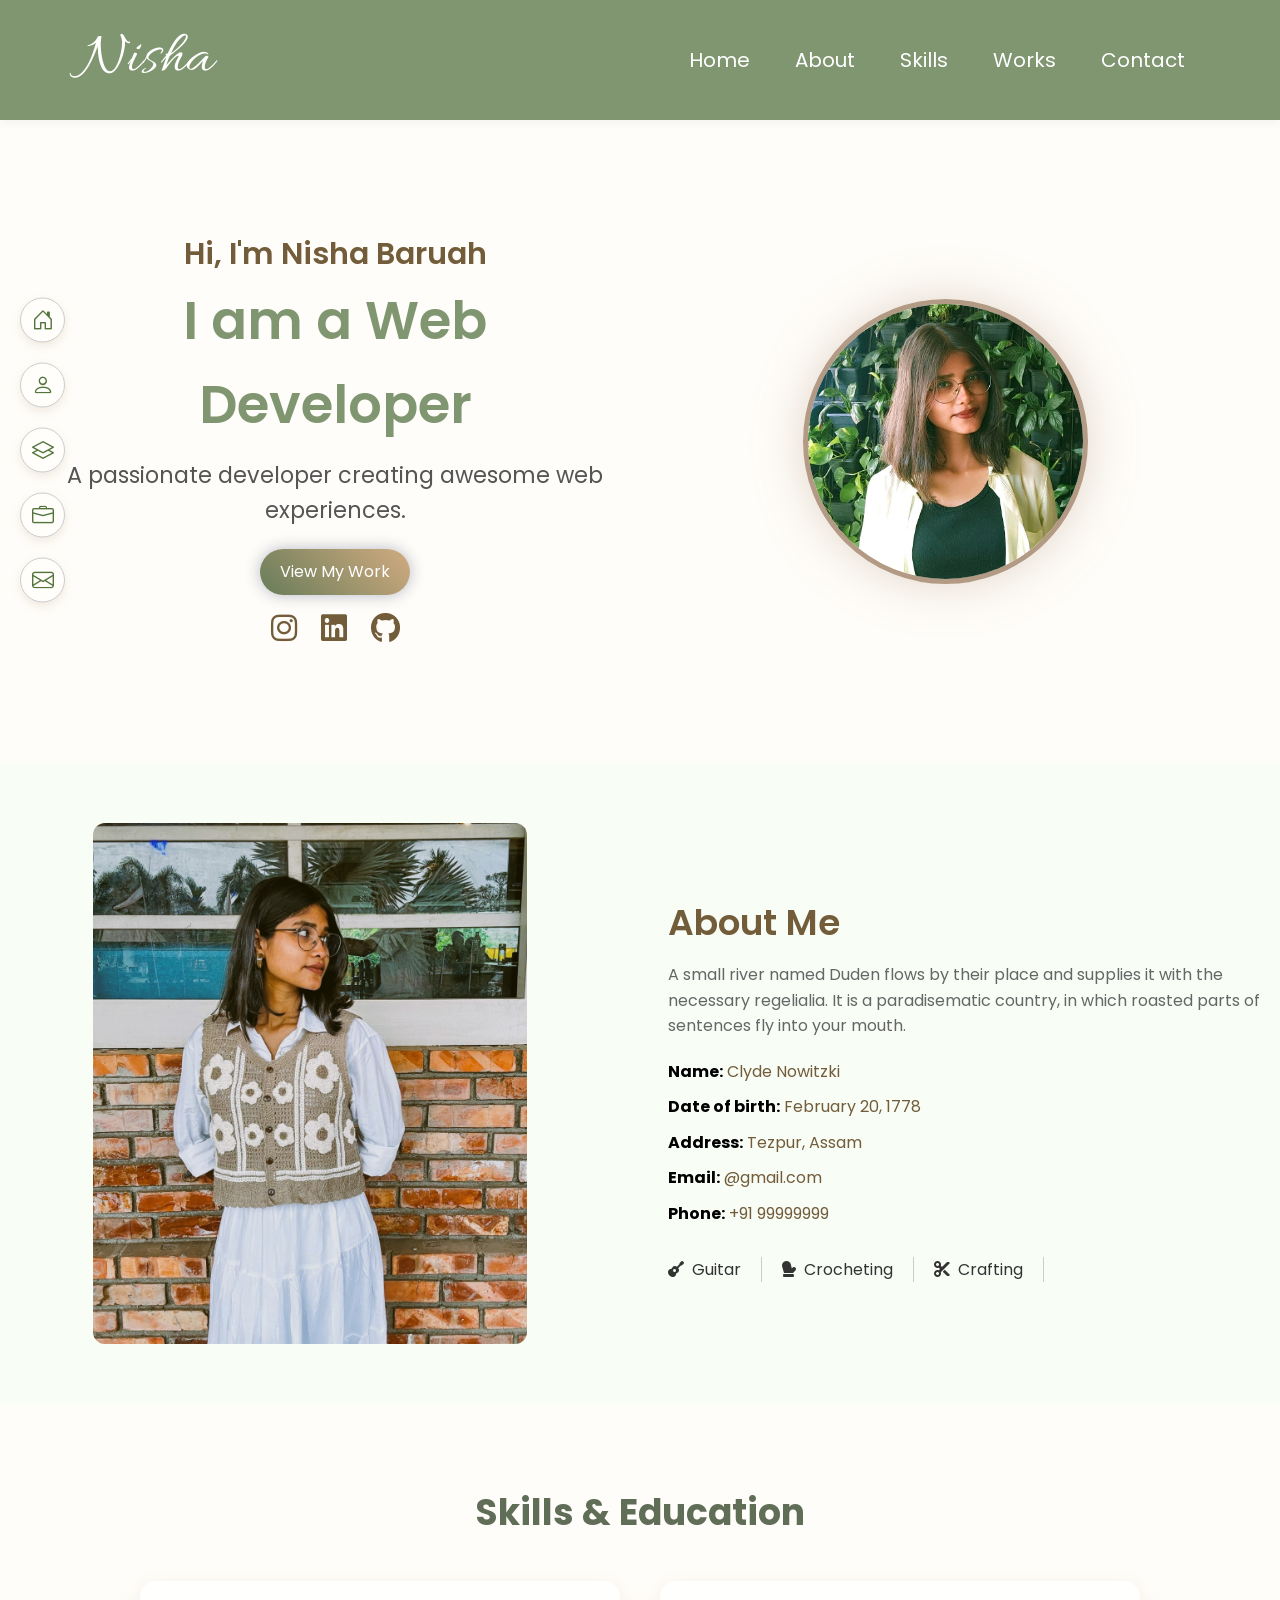
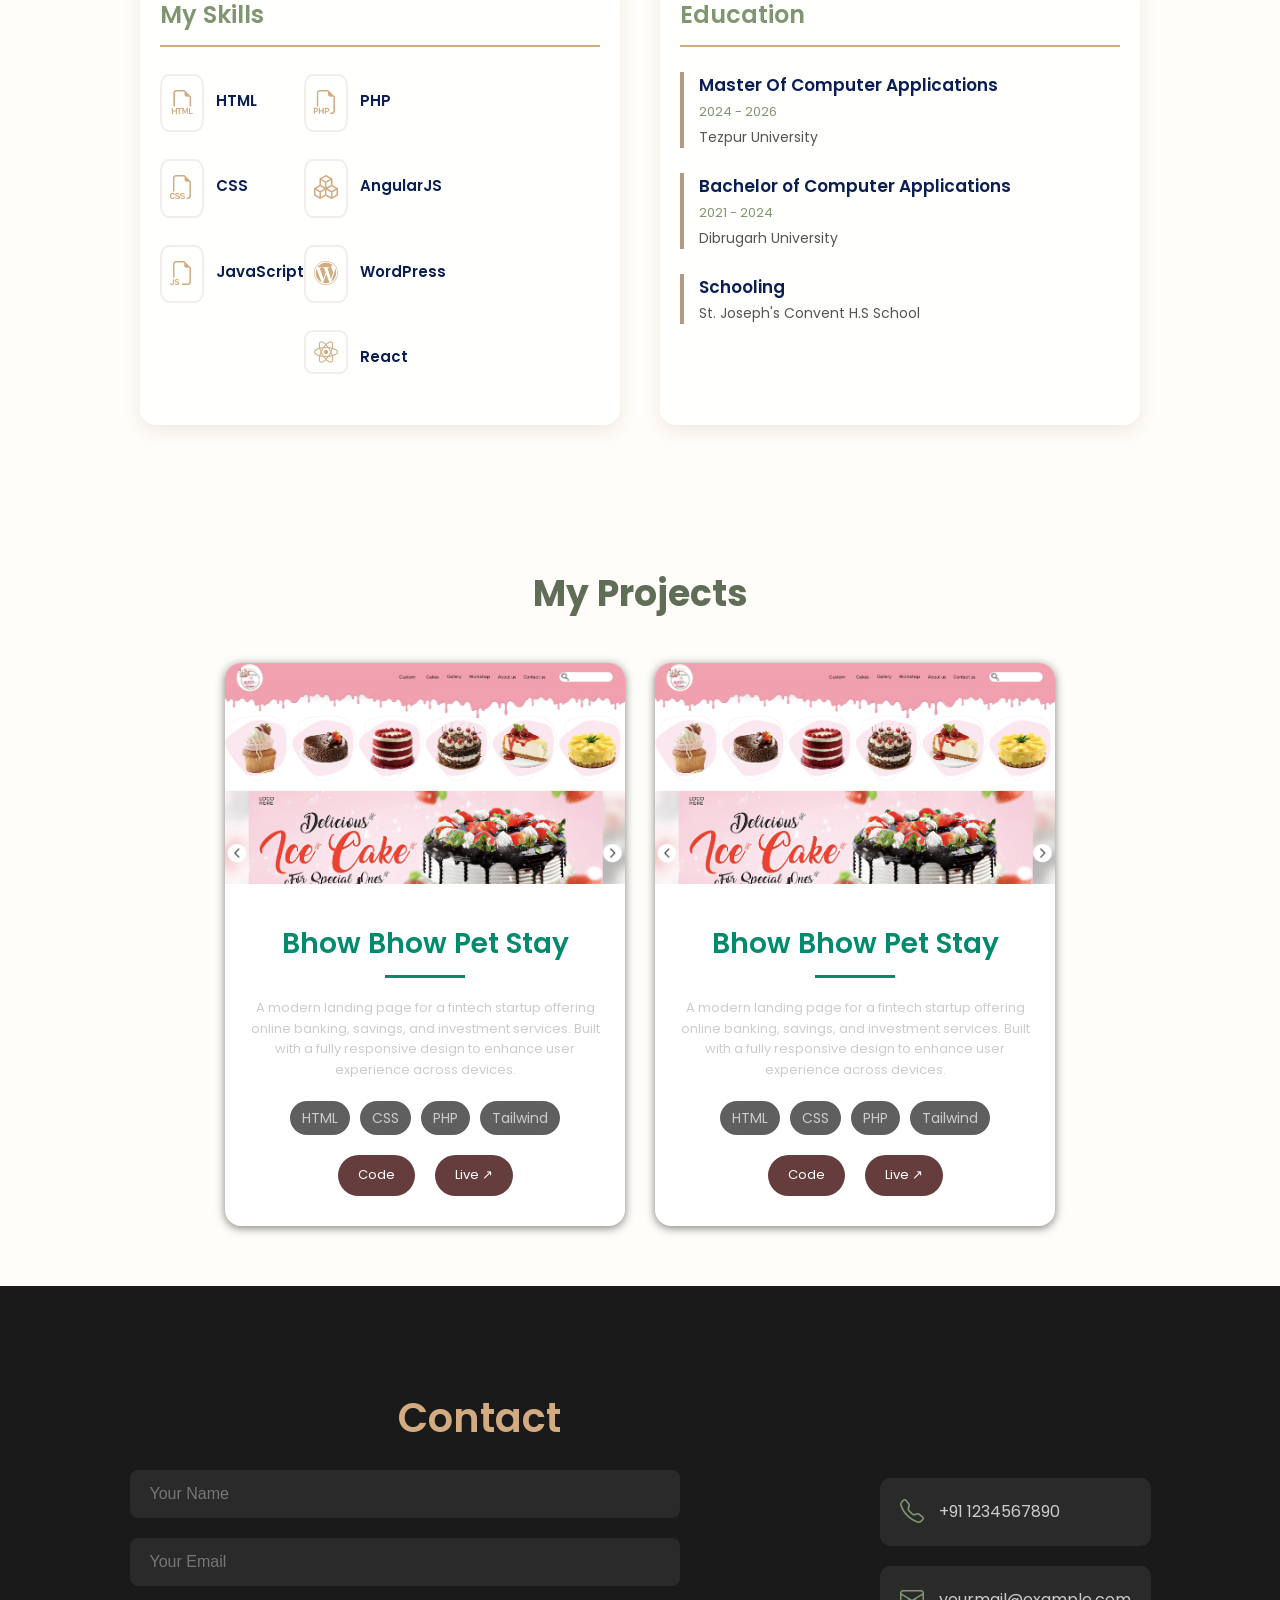
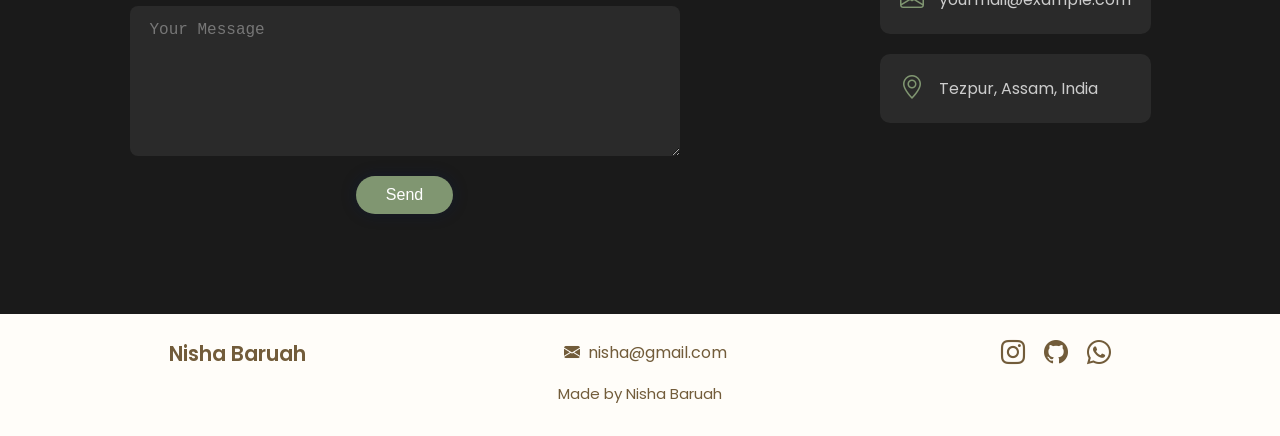
==== index.html @ 65d70e30 "Add files via upload" ====
<!DOCTYPE html>
<html lang="en">

<head>
    <meta charset="UTF-8">
    <meta name="viewport" content="width=device-width, initial-scale=1.0">
    <title>My Portfolio</title>
    <link rel="stylesheet" href="style.css">
    <link rel="stylesheet" href="https://cdnjs.cloudflare.com/ajax/libs/font-awesome/5.15.4/css/all.min.css">
    <link href="https://cdn.jsdelivr.net/npm/bootstrap-icons@1.10.5/font/bootstrap-icons.css" rel="stylesheet">
    <link href="https://fonts.googleapis.com/css2?family=Poppins:wght@300;400;600&display=swap" rel="stylesheet">
    <link rel="stylesheet" href="https://cdnjs.cloudflare.com/ajax/libs/font-awesome/6.0.0-beta3/css/all.min.css">
</head>

<body>
    <!-- Navigation Bar -->
    <header id="header">

        <div class="logo-text">Nisha</div>

        <!--SIDEBAR-->
        <input type="checkbox" id="nav-toggle" class="nav-toggle" />
        <label for="nav-toggle" class="hamburger">&#9776;</label>
        <nav class="main-nav">
            <a href="#header">Home</a>
            <a href="#about">About</a>
            <a href="#skills">Skills</a>
            <a href="#projects">Works</a>
            <a href="#contact">Contact</a>
        </nav>
    </header>

    <!-- Left Sidebar -->
    <div class="left-sidebar">
        <ul>
            <li><a href="#header" title="Home"><i class="bi bi-house-door"></i></a></li>
            <li><a href="#about" title="About"><i class="bi bi-person"></i></a></li>
            <li><a href="#skills" title="Skills"><i class="bi bi-layers"></i></a></li>
            <li><a href="#projects" title="Projects"><i class="bi bi-briefcase"></i></a></li>
            <li><a href="#contact" title="Contact"><i class="bi bi-envelope"></i></a></li>
        </ul>
    </div>


    <!-- Hero Section -->
    <section class="hero">
        <div class="hero-text">
            <h2>Hi, I'm <span>Nisha Baruah</span></h2>
            <h1>I am a Web Developer</h1>
            <p>A passionate developer creating awesome web experiences.</p>
            <a href="#projects" class="btn">View My Work</a>


            <div class="socials">
                <a href="https://www.instagram.com/yourusername" target="_blank">
                    <i class="fab fa-instagram"></i>
                </a>
                <a href="https://www.linkedin.com/in/yourusername" target="_blank">
                    <i class="fab fa-linkedin"></i>
                </a>
                <a href="https://github.com/yourusername" target="_blank">
                    <i class="fab fa-github"></i>
                </a>
            </div>

        </div>

        <div class="hero-image">
            <img src="assets/IMG-20240810-WA0051[1].jpg" alt="Profile Picture">
        </div>
    </section>

    <!-- About Section -->
    <section class="about-section" id="about">
        <div class="about-image scroll-reveal">
            <img src="assets/WhatsApp Image 2025-04-16 at 16.08.40_53b1fc9f_copy.jpg" alt="About Profile Photo">
        </div>
        <div class="about-text scroll-reveal">
            <h1>About Me</h1>
            <p>
                A small river named Duden flows by their place and supplies it with the necessary regelialia.
                It is a paradisematic country, in which roasted parts of sentences fly into your mouth.
            </p>
            <ul class="about-details">
                <li><strong>Name:</strong> Clyde Nowitzki</li>
                <li><strong>Date of birth:</strong> February 20, 1778</li>
                <li><strong>Address:</strong> Tezpur, Assam</li>
                <li><strong>Email:</strong> @gmail.com</li>
                <li><strong>Phone:</strong> +91 99999999</li>
            </ul>
            <div class="interests">
                <span><i class="fas fa-guitar"></i> Guitar</span>
                <span><i class="fa-solid fa-mitten"></i> Crocheting</span>
                <span><i class="fas fa-scissors"></i> Crafting</span>
            </div>
        </div>
    </section>



    <!--SKILLS AND EDUCATION-->
    <section class="skills-education-section scroll-reveal">
        <div class="container">
            <h2>Skills & Education</h2>
            <div class="skills-edu-grid">

                <div class="skills-box">
                    <h3>My Skills</h3>
                    <div class="skill-container">
                        <div class="skill-container1">
                            <div class="skill">
                                <div class="skill-header">
                                    <i class="bi bi-filetype-html"></i>
                                    <div>
                                        <span> HTML</span>
                                    </div>
                                </div>
                            </div>

                            <div class="skill">
                                <div class="skill-header">
                                    <i class="bi bi-filetype-css"></i>
                                    <div>
                                        <span> CSS</span>
                                    </div>
                                </div>
                            </div>

                            <div class="skill">
                                <div class="skill-header">
                                    <i class="bi bi-filetype-js"></i>
                                    <div>
                                        <span> JavaScript</span>
                                    </div>
                                </div>
                            </div>
                        </div>
                        <div class="skill-container1">

                            <div class="skill">
                                <div class="skill-header">
                                    <i class="bi bi-filetype-php"></i>
                                    <div>
                                        <span> PHP</span>
                                    </div>
                                </div>
                            </div>

                            <div class="skill">
                                <div class="skill-header">
                                    <i class="bi bi-boxes"></i>
                                    <div>
                                        <span> AngularJS</span>
                                    </div>
                                </div>
                            </div>

                            <div class="skill">
                                <div class="skill-header">
                                    <i class="bi bi-wordpress"></i>
                                    <div>
                                        <span> WordPress</span>
                                    </div>
                                </div>
                            </div>

                            <div class="skill">
                                <div class="skill-header">
                                    <i class="fa-brands fa-react"></i>
                                    <div>
                                        <span> React</span>
                                    </div>
                                </div>
                            </div>
                        </div>
                    </div>
                </div>


                <div class="education-box">
                    <h3>Education</h3>
                    <div class="edu-item">
                        <h4>Master Of Computer Applications</h4>
                        <span>2024 - 2026</span>
                        <p>Tezpur University</p>
                    </div>
                    <div class="edu-item">
                        <h4>Bachelor of Computer Applications</h4>
                        <span>2021 - 2024</span>
                        <p>Dibrugarh University</p>
                    </div>
                    <div class="edu-item">
                        <h4>Schooling</h4>
                        <p>St. Joseph's Convent H.S School</p>
                    </div>
                </div>
            </div>
        </div>
    </section>


    <!-- Projects Section -->
    <section id="projects" class="projects-section">

        <h2>My Projects</h2>
        <div class="projects-container">
            <div class="project-card scroll-reveal">
                <img src="assets/Screenshot 2025-05-02 154046.png"
                    alt="Project Screenshot" class="project-image">

                <div class="project-content">
                    <h3 class="project-title">Bhow Bhow Pet Stay</h3>
                    <div class="underline"></div>

                    <p class="project-description">
                        A modern landing page for a fintech startup offering online banking, savings, and investment
                        services.
                        Built with a fully responsive design to enhance user experience across devices.
                    </p>

                    <div class="stack-list">
                        <span>HTML</span>
                        <span>CSS</span>
                        <span>PHP</span>
                        <span>Tailwind</span>
                    </div>

                    <div class="project-buttons">
                        <a href="#" target="_blank" class="project-btn">Code</a>
                        <a href="#" target="_blank" class="project-btn">Live ↗</a>
                    </div>
                </div>
            </div>
            <div class="project-card scroll-reveal">
                <img src="assets/Screenshot 2025-05-02 154046.png"
                    alt="Project Screenshot" class="project-image">

                <div class="project-content">
                    <h3 class="project-title">Bhow Bhow Pet Stay</h3>
                    <div class="underline"></div>

                    <p class="project-description">
                        A modern landing page for a fintech startup offering online banking, savings, and investment
                        services.
                        Built with a fully responsive design to enhance user experience across devices.
                    </p>

                    <div class="stack-list">
                        <span>HTML</span>
                        <span>CSS</span>
                        <span>PHP</span>
                        <span>Tailwind</span>
                    </div>

                    <div class="project-buttons">
                        <a href="#" target="_blank" class="project-btn">Code</a>
                        <a href="#" target="_blank" class="project-btn">Live ↗</a>
                    </div>
                </div>
            </div>
        </div>
    </section>



    <!-- Contact Section -->
    <section class="contact-section" id="contact">
        <div class="container contact-grid">
        
          <!-- Left Contact Form -->
          <div class="contact-form scroll-reveal">
            <h2>Contact</h2>
            <form>
              <input type="text" placeholder="Your Name" required>
              <input type="email" placeholder="Your Email" required>
              <textarea placeholder="Your Message" required></textarea>
              <button type="submit" class="btn">Send</button>
            </form>
          </div>
          
          <!-- Right Contact Info -->
          <div class="contact-info scroll-reveal">
             <div class="info-box">
               <i class="bi bi-telephone"></i>
               <span>+91 1234567890</span>
             </div>
             <div class="info-box">
               <i class="bi bi-envelope"></i>
               <span>yourmail@example.com</span>
             </div>
             <div class="info-box">
               <i class="bi bi-geo-alt"></i>
               <span>Tezpur, Assam, India</span>
             </div>
           </div>
           
        </div>
      </section>
      

    <footer class="site-footer">
        <div class="footer-line1">
            <div class="footer-left">
                <h3>Nisha Baruah</h3>
            </div>

            <div class="footer-center">
                <p><i class="bi-envelope-fill"></i>&nbsp; <a href="mailto:nisha@gmail.com">nisha@gmail.com</a></p>
            </div>

            <div class="footer-right">
                <a href="https://instagram.com/YOUR_HANDLE" target="_blank"><i class="bi bi-instagram"></i></a>
                <a href="https://facebook.com/YOUR_PAGE" target="_blank"><i class="bi bi-github"></i></i></a>
                <a href="https://wa.me/91XXXXXXXXXX" target="_blank"><i class="bi bi-whatsapp"></i></a>
            </div>
        </div>
        <div class="footer-line2">
            Made by Nisha Baruah
        </div>
    </footer>


    <!-- Footer -->
    <!-- <footer>
        <div class="container">
            <p>&copy; 2023 Your Name. All rights reserved.</p>
            <div class="social-links">
                <a href="#"><i class="fab fa-github"></i></a>
                <a href="#"><i class="fab fa-linkedin"></i></a>
                <a href="#"><i class="fab fa-twitter"></i></a>
            </div>
        </div>
    </footer> -->
</body>

</html>

<script>
    //onload hero animation
    window.addEventListener("load", () => {
        document.querySelector(".hero").classList.add("hero-loaded");
    });

    // Scroll reveal for sections
    const scrollElements = document.querySelectorAll('.scroll-reveal');

    const elementInView = (el, offset = 100) => {
        const elementTop = el.getBoundingClientRect().top;
        return (
            elementTop <= (window.innerHeight - offset)
        );
    };

    const displayScrollElement = (element) => {
        element.classList.add('active');
    };

    const hideScrollElement = (element) => {
        element.classList.remove('active');
    };

    const handleScrollAnimation = () => {
        scrollElements.forEach((el) => {
            if (elementInView(el, 100)) {
                displayScrollElement(el);
            }
            else {
                hideScrollElement(el);
            }
        });
    }

    window.addEventListener('scroll', () => {
        handleScrollAnimation();
    });
</script>

<!--navbar fix-->
<!-- <script>
  const header = document.getElementById("header");
  const hero = document.querySelector(".hero");

  let lastScrollY = window.scrollY;

  window.addEventListener("scroll", () => {
    const currentScroll = window.scrollY;
    const heroBottom = hero.offsetTop + hero.offsetHeight;

    if (currentScroll >= heroBottom) {
      header.classList.add("sticky");
      if (currentScroll > lastScrollY) {
        header.classList.add("slide-up");
      } else {
        header.classList.remove("slide-up");
      }
    } else {
      header.classList.remove("sticky", "slide-up");
    }

    lastScrollY = currentScroll;
  });
</script> -->
---- style.css ----
@import url('https://fonts.googleapis.com/css2?family=Allura&family=Cabin:ital,wght@0,400..700;1,400..700&family=Great+Vibes&family=Merienda:wght@300..900&family=Mukta:wght@200;300;400;500;600;700;800&display=swap');

* {
    margin: 0;
    padding: 0;
    box-sizing: border-box;
  }
  
  body {
    font-family: 'Poppins', sans-serif;
    background-color: #fffdf9;
    color: #725c3a; 
    line-height: 1.6;
    overflow-x: hidden;
}

/* Scroll Reveal Animation */
.scroll-reveal {
  opacity: 0;
  transform: translateY(100px);
  transition: opacity 1s ease-out, transform 1s ease-out;
}

.scroll-reveal.active {
  opacity: 1;
  transform: translateY(0);
}

/* Navigation Bar */
header {
    display: flex;
    justify-content: space-between;
    align-items: center;
    height: 120px;
    z-index: 1000;
    padding: 35px 80px;
    width: 100%;
    /* background-color: #00848c;
    background-color: #94618e; */
    background-color: #809671;
    box-shadow: 0 2px 10px rgba(0,0,0,0.05);
    transform: translateY(0);
    transition: transform 0.4s ease-in-out;
  }


  /* header .logo-text {
    font-family: "Merienda", cursive;
    font-optical-sizing: auto;
    font-style: normal;
  } */

  /* header .logo-text {
    font-size: 60px;
    color: #fff;
    font-family: "Great Vibes", cursive;
    font-weight: 400;
    font-style: normal;
  } */
  
  header .logo-text {
    font-family: "Allura", cursive;
    font-weight: 400;
    font-style: normal;
    font-size: 60px;
    color: #fff;

  }
  
  
  nav a {
    margin: 0;
    text-decoration: none;
    padding: 0 15px;
    color: #fff;
    font-size: 20px;
    transition: color 0.2s ease, border-bottom 0.3s ease;
    border-bottom: 1px solid transparent;
  }
  
  nav a:hover {
    color: #DFF0D8;
    border-bottom: 1px solid #DFF0D8;
  }
  
    
  /*SIDE NAVBAR*/
  .nav-toggle {
    display: none;
  }

  /* Hamburger icon */
  .hamburger {
    display: none;
    font-size: 28px;
    cursor: pointer;
    color: #fff;
  }

  /* Sidebar nav */
  .main-nav {
    display: flex;
    gap: 15px;
  }
 

/*HERO SECTION*/

.hero {
  display: grid;
  grid-template-columns: repeat(auto-fit, minmax(300px, 1fr));
  align-items: center;
  gap: 40px;
  margin: 110px 50px;
  box-sizing: border-box;
}

.hero-text{
  max-width: 100%;
  text-align: center;
  padding: 0 8px;
}

.hero-text h1 {
    font-size: 3.3rem;
    margin-bottom: 10px;
    color: #809671;
}

.hero-text h2, .hero-text h2 span {
    font-size: 1.9rem;
    color: #725c3a;
}

.hero-text p {
    font-size: 1.4rem;
    margin-bottom: 20px;
    color: #555; /* Subtle gray for text */
}

.hero-image img {
    max-width: 50%;
    border-radius: 50%;
    border: 5px solid #b39a84;
    box-shadow: 0 0 50px rgba(179, 154, 132, 0.4);
}

/*HERO TEXT AND IMAGE ANIMATION*/
.hero-text{
  opacity: 0;
  transform: translateX(-50px);
  transition: opacity 1.5s ease, transform 1.5s ease;
}

.hero-image {
  opacity: 0;
  transform: translateX(50px);
  transition: opacity 1.5s ease, transform 1.5s ease;
}

.hero-loaded .hero-text {
  opacity: 1;
  transform: translateX(0);
}

.hero-loaded .hero-image {
  opacity: 1;
  transform: translateX(0);
}
/*--------*/


h1, h2, h3 {
    margin: 0;
    font-weight: 600;
}

a {
    text-decoration: none;
    color: inherit;
}

.btn {
    display: inline-block;
    padding: 10px 20px;
    background: linear-gradient(45deg, #677c59, #d2ab80); 
    color: #fff;
    border-radius: 25px;
    transition: /*transform 0.3s ease,*/ box-shadow 0.3s ease;
    box-shadow: 0 0 15px rgba(11, 30, 84, 0.3);
}

.btn:hover {
    /* transform: translateY(-5px); */
    box-shadow: 0 0 25px rgba(11, 30, 84, 0.5);
}

/*Socials*/
.socials {
    margin-top: 10px;
    font-size: 14px;
    color: #444;
}

.socials a {
    margin: 0 8px;
    color: #725c3a;
    font-size: 30px;
    transition: color 0.3s ease;
}

.socials a:hover {
    text-decoration: none;
    color:#809671;
}

/*LEFT SIDEBAR*/
.left-sidebar {
  position: fixed;
  top: 50%;
  left: 20px;
  transform: translateY(-50%);
  z-index: 1000;
}

.left-sidebar ul {
  list-style: none;
  margin: 0;
  padding: 0;
}

.left-sidebar ul li {
  margin: 20px 0;
}

.left-sidebar ul li a {
  display: flex;
  align-items: center;
  justify-content: center;
  width: 45px;
  height: 45px;
  background-color: #fffefb;
  color: #53753c;
  border: 1px solid #ccc;
  border-radius: 50%;
  font-size: 22px;
  transition: background-color 0.3s ease, color 0.3s ease;
  box-shadow: 0 4px 10px rgba(179, 154, 132, 0.2);
}

.left-sidebar ul li a:hover {
  background-color: #809671;
  color: white;
}

.left-sidebar ul li a.active {
  background-color: #809671;
  color: white;
}


/* About Section */
.about-section {
    display: grid;
    grid-template-columns: repeat(auto-fit, minmax(300px, 1fr));
    align-items: center;
    gap: 40px;
    padding: 60px 0px;
    box-sizing: border-box;
    /* background-color: #2c2b2b; */
    background-color: #f8fdf6;
  }
  
  .about-image, .hero-image{
    align-items: center;
    display: flex;
    justify-content: center;
  }

  .about-image img {
    width: fit-content;
    max-width: 70%;
    border-radius: 12px;
  }
  
  .about-text {
    max-width: 100%;
    text-align: left;
    padding: 0 8px;
  }
  
  .about-text h1 {
    font-size: 36px;
    margin: 10px 0;
  }
  
  .about-text p {
    font-size: 16px;
    line-height: 1.6;
    color: #666;
  }
  
  .about-details {
    list-style: none;
    padding: 0;
    margin-top: 20px;
  }
  
  .about-details li {
    font-size: 16px;
    margin-bottom: 10px;
  }
  
  .about-details strong {
    color: #000;
  }
  
  .interests {
    margin-top: 30px;
    display: flex;
    flex-wrap: wrap;
    gap: 20px;
    font-size: 16px;
    color: #333;
  }
  
  .interests span {
    display: flex;
    align-items: center;
    gap: 8px;
    border-right: 1px solid #ccc;
    padding-right: 20px;
  }
  
/*SKILLS AND EDUCATION SECTION*/
.skills-education-section {
  padding: 80px 20px;
  background-color:fff;
  font-family: 'Poppins', sans-serif;
  color: #725c3a;
}

.skills-education-section h2, .projects-section h2 {
  text-align: center;
  font-size: 36px;
  font-weight: 700;
  margin-bottom: 40px;
  color: #606d57;
}

.skills-edu-grid {
  display: flex;
  flex-wrap: wrap;
  justify-content: center;
  gap: 40px;
}

.skills-box,
.education-box {
  flex: 1 1 280px;
  padding: 15px 20px;
  max-width: 480px;
  background-color: rgba(255, 255, 255, 0.9);
  border-radius: 16px;
  box-shadow: 0 6px 18px rgba(179, 154, 132, 0.2);
}

.skills-box h3,
.education-box h3 {
  font-size: 24px;
  margin-bottom: 25px;
  color: #809671;
  border-bottom: 2px solid #d2ab80;
  padding-bottom: 10px;
}

.skill-container{
  display: flex;
}


.skill {
  margin-bottom: 25px;
}

.skill-header {
  display: flex;
  align-items: flex-start;
  gap: 12px;
  width: fit-content;
}

.skill-header i {
  font-size: 24px;
  color: #d2ab80;
  /* color: #d2ab80; */
  margin-top: 2px;
  border: 2px solid #f3edec;
  padding: 8px;
  border-radius: 20%;
}

.skill-header span {
  font-weight: 600;
  font-size: 15px;
  color: #0a1e54;
}

.skill-header div{
  padding: 16px 0;
  text-align: center;
}

/* .skill-header p {
  font-size: 13px;
  color: #555;
  margin-top: 2px;
} */

.edu-item {
  margin-bottom: 25px;
  border-left: 4px solid #b39a84;
  padding-left: 15px;
}

.edu-item h4 {
  font-size: 17px;
  font-weight: 600;
  margin: 0;
  color: #0a1e54;
}

.edu-item span {
  font-size: 13px;
  color: #809671;
  display: block;
  margin: 3px 0;
}

.edu-item p {
  font-size: 14px;
  color: #555;
  margin: 0;
}

/*PROJECTS SECTION*/
.projects-section {
  padding: 60px 20px;
  display: flex;
  flex-direction: column;
  color: #ccc;
  justify-content: center;
}

.projects-container {
  display: flex;
  flex-wrap: wrap;
  justify-content: center;
  gap: 30px;
}

.project-card {
  background-color: #ffffff;
  border-radius: 16px;
  overflow: hidden;
  max-width: 400px;
  width: 100%;
  box-shadow: 0 2px 10px rgba(0, 0, 0, 0.5);
  text-align: center;
}
.project-card:hover{
  background-color: #222;
}

.project-image {
  width: 100%;
  /* height: 250px; */
  object-fit: cover;
}

.project-content {
  padding: 30px 20px;
}

.project-title {
  font-size: 28px;
  color: #008b6e;
  margin-bottom: 8px;
}

.underline {
  width: 80px;
  height: 3px;
  background-color: #008b6e;
  margin: 0 auto 20px;
}

.project-description {
  font-size: 13px;
  line-height: 1.6;
  margin-bottom: 20px;
}

.stack-heading {
  font-size: 20px;
  margin-bottom: 10px;
}

.stack-list {
  display: flex;
  justify-content: center;
  gap: 10px;
  flex-wrap: wrap;
  margin-bottom: 20px;
}

.stack-list span {
  background-color: #5f5f60;
  padding: 6px 12px;
  border-radius: 20px;
  font-size: 14px;
}

.project-buttons {
  display: flex;
  justify-content: center;
  gap: 20px;
}

.project-btn {
  background-color: #653d3d;
  padding: 10px 20px;
  border-radius: 9999px;
  text-decoration: none;
  color: white;
  font-size: 13px;
  transition: background-color 0.3s;
}

.project-btn:hover {
  background-color: #8c4d4d;
}
  
/* Contact Section */
/* Contact Section */
.contact-section {
  padding: 100px 20px;
  background-color: #1a1a1a;
  color: #eee;
}

.contact-grid {
  display: flex;
  flex-direction: row;
  align-items: center;
  justify-content: center;
  gap: 50px;
}

.contact-info {
  display: flex;
  flex-direction: column;
  gap: 20px;
}

.info-box {
  display: flex;
  align-items: center;
  gap: 15px;
  background: #2a2a2a;
  padding: 15px 20px;
  border-radius: 10px;
  font-size: 1rem;
  color: #ccc;
}

.info-box i {
  font-size: 1.5rem;
  color: #809671; /* greenish icon color */
}

.contact-form {
  width: 100%;
  max-width: 700px;
}

.contact-form h2 {
  font-size: 2.5rem;
  margin-bottom: 20px;
  text-align: center;
  color: #d2ab80;
}

.contact-form form {
  width: 100%;
  max-width: 550px;
  display: flex;
  flex-direction: column;
  gap: 20px;
}

.contact-form input,
.contact-form textarea {
  padding: 15px 20px;
  background: #2a2a2a;
  border: none;
  border-radius: 8px;
  color: #eee;
  font-size: 1rem;
}

.contact-form input::placeholder,
.contact-form textarea::placeholder {
  color: #777;
}

.contact-form textarea {
  resize: vertical;
  height: 150px;
}

.contact-form .btn {
  align-self: center;
  padding: 10px 30px;
  background: #809671;
  color: #fff;
  font-size: 1rem;
  border: none;
  border-radius: 25px;
  transition: background 0.3s;
}

.contact-form .btn:hover {
  background: #677c59;
}

/* Footer */

.site-footer{
  display: flex;
  flex-direction: column;
  background-color: transparent;
  color: #725c3a;
  padding: 20px 40px;
}

.footer-line1{
  display: flex;
  justify-content: space-around;
  align-items: center;
  flex-wrap: wrap;
  text-align: center;
}

.footer-line2 {
  text-align: center;
  margin: 10px 0;
  font-size: 15px;
}

.footer-left h3 {
  margin: 0;
  font-size: 1.3rem;
}

.footer-center p {
  margin: 0;
  font-size: 1rem;
}

.footer-center a {
  text-decoration: none;
}

.footer-right a {
  font-size: 1.5rem;
  margin-left: 15px;
  transition: color 0.3s ease;
}

.footer-right a:hover {
  color: #534453;
}

.footer-line2 a{
  cursor: pointer;
  padding: 0 5px;
  font-size: 1.1rem;
  transition: color 0.3s ease;
}

.footer-line2 a:hover{
  color: #222;
}

/*MEDIA QUERIES*/
@media (max-width: 768px) {
    .main-nav {
        display: none;
        flex-direction: column;
        position: absolute;
        z-index: 6000;
        top: 80px;
        right: 10px;
        background-color: #DFF0D8;
        border-radius: 8px;
        padding: 5px;
    }

    .hamburger {
        display: block;
    }

    .nav-toggle:checked + .hamburger + .main-nav {
        display: flex;
    }

    .main-nav a{
        padding: 10px 0px;
        border-bottom: 3px solid beige;
        color: #809671;
    }

    .hero-image img {
      max-width: 80%;
    }

    .projects-grid-static {
      grid-template-columns: repeat(auto-fit, minmax(220px, 1fr));
    }

    .site-footer {
      flex-direction: column;
      gap: 10px;
    }

    .project-btn {
      padding: 10px 12px;
      font-size: 13px;
    }

    .contact-grid{
      flex-direction: column;
    }
}

@media(max-width: 376px){
  header{
    padding: 0 20px;
    height: 80px;
  }
  .about-text{
    padding: 0 15px;
  }
  header .logo-text {
    font-size: 40px;
  }
  .hero-text p{
    font-size: 1rem;
  }
  .hero-text h2, .hero-text h2 span{
    font-size: 1.4rem;
  }
  .hero-text h1{
    font-size: 2.2rem;
  } 
  .hero{
    margin: 50px 0;
  }
  
}
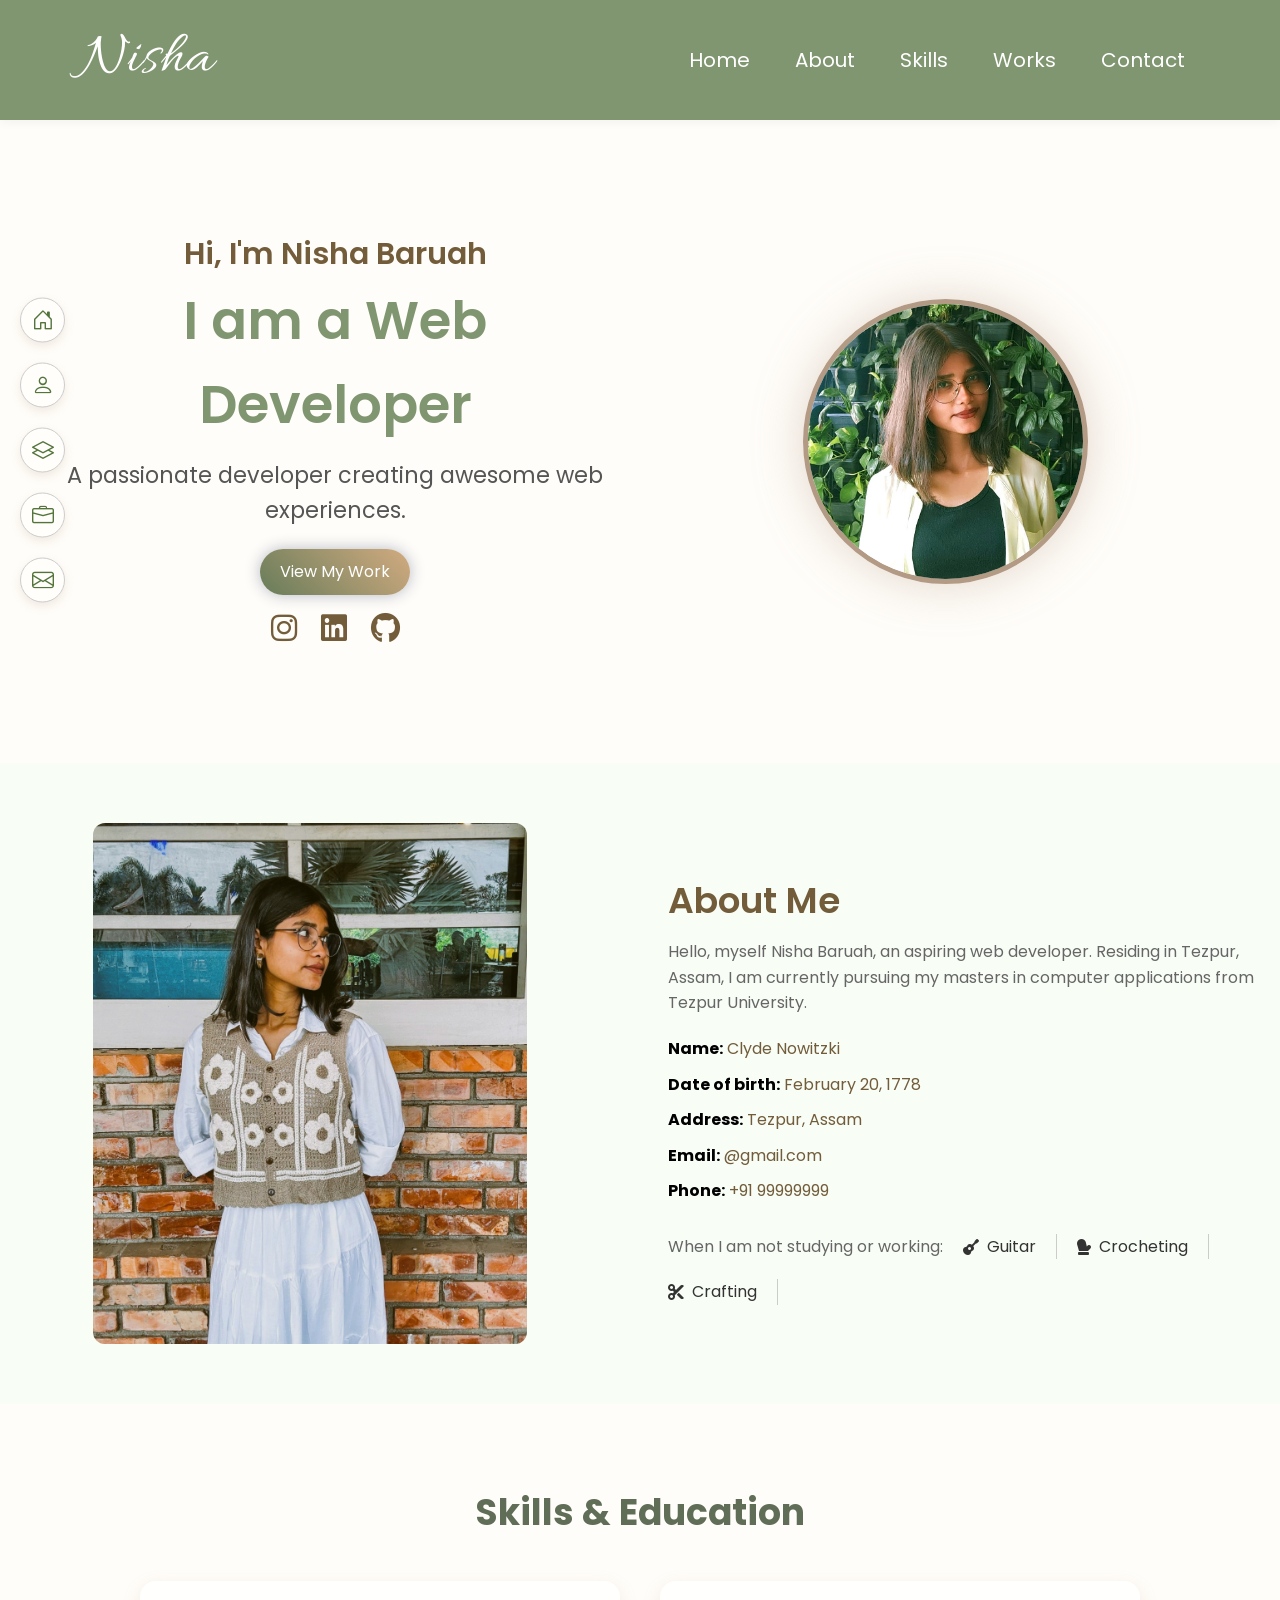
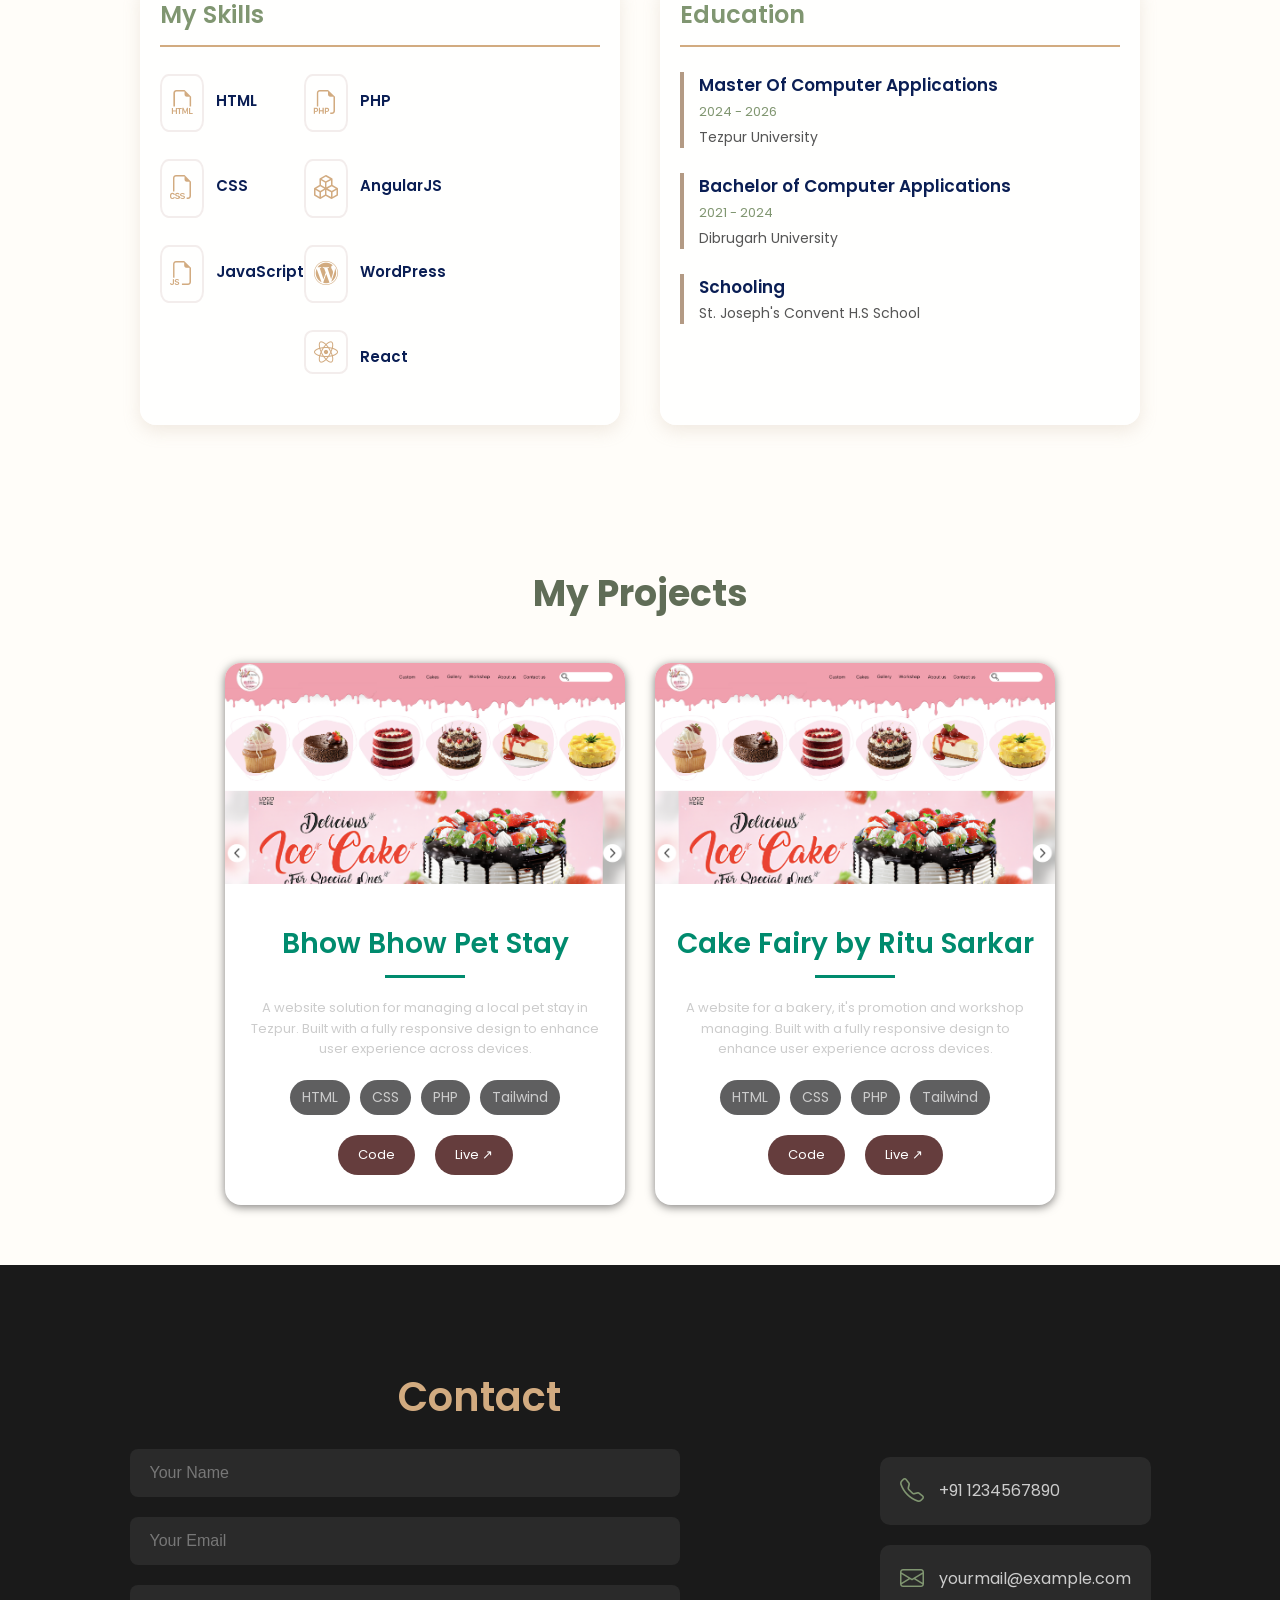
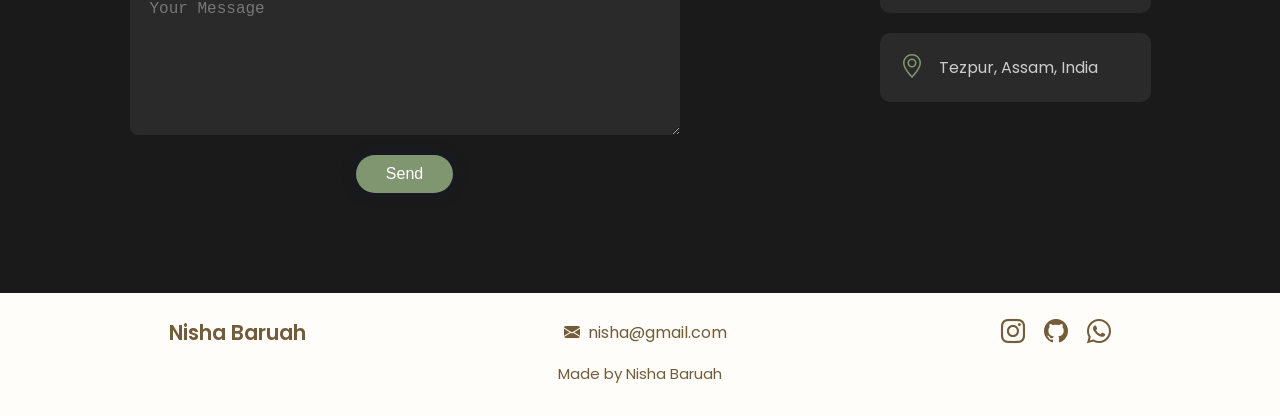
==== commit c71baa11: "Update index.html" ====
--- a/index.html
+++ b/index.html
@@ -78,8 +78,7 @@
         <div class="about-text scroll-reveal">
             <h1>About Me</h1>
             <p>
-                A small river named Duden flows by their place and supplies it with the necessary regelialia.
-                It is a paradisematic country, in which roasted parts of sentences fly into your mouth.
+                Hello, myself Nisha Baruah, an aspiring web developer. Residing in Tezpur, Assam, I am currently pursuing my masters in computer applications from Tezpur University.
             </p>
             <ul class="about-details">
                 <li><strong>Name:</strong> Clyde Nowitzki</li>
@@ -89,6 +88,7 @@
                 <li><strong>Phone:</strong> +91 99999999</li>
             </ul>
             <div class="interests">
+                <p>When I am not studying or working:</p>
                 <span><i class="fas fa-guitar"></i> Guitar</span>
                 <span><i class="fa-solid fa-mitten"></i> Crocheting</span>
                 <span><i class="fas fa-scissors"></i> Crafting</span>
@@ -213,8 +213,7 @@
                     <div class="underline"></div>
 
                     <p class="project-description">
-                        A modern landing page for a fintech startup offering online banking, savings, and investment
-                        services.
+                        A website solution for managing a local pet stay in Tezpur.
                         Built with a fully responsive design to enhance user experience across devices.
                     </p>
 
@@ -236,12 +235,11 @@
                     alt="Project Screenshot" class="project-image">
 
                 <div class="project-content">
-                    <h3 class="project-title">Bhow Bhow Pet Stay</h3>
+                    <h3 class="project-title">Cake Fairy by Ritu Sarkar</h3>
                     <div class="underline"></div>
 
                     <p class="project-description">
-                        A modern landing page for a fintech startup offering online banking, savings, and investment
-                        services.
+                        A website for a bakery, it's promotion and workshop managing.
                         Built with a fully responsive design to enhance user experience across devices.
                     </p>
 
@@ -399,4 +397,4 @@
 
     lastScrollY = currentScroll;
   });
-</script> -->+</script> -->
--- a/style.css
+++ b/style.css
@@ -33,6 +33,7 @@
     align-items: center;
     height: 120px;
     z-index: 1000;
+    position: relative;
     padding: 35px 80px;
     width: 100%;
     /* background-color: #00848c;
@@ -102,7 +103,7 @@
     display: flex;
     gap: 15px;
   }
- 
+
 
 /*HERO SECTION*/
 
@@ -768,4 +769,27 @@
     margin: 50px 0;
   }
   
-}+}
+
+@media(max-width: 426px){
+  
+  .left-sidebar {
+    top: auto;
+    bottom: 5px;
+    left: 50%;
+    transform: translateX(-50%);
+    flex-direction: row;
+    background: #fffefb;
+    padding: 8px 12px;
+    border-radius: 30px;
+    box-shadow: 0 4px 12px rgba(0,0,0,0.1);
+  }
+  .left-sidebar ul {
+    display: flex;
+    gap: 15px;
+  }
+  .left-sidebar ul li {
+    margin: 0;
+  }
+    
+}
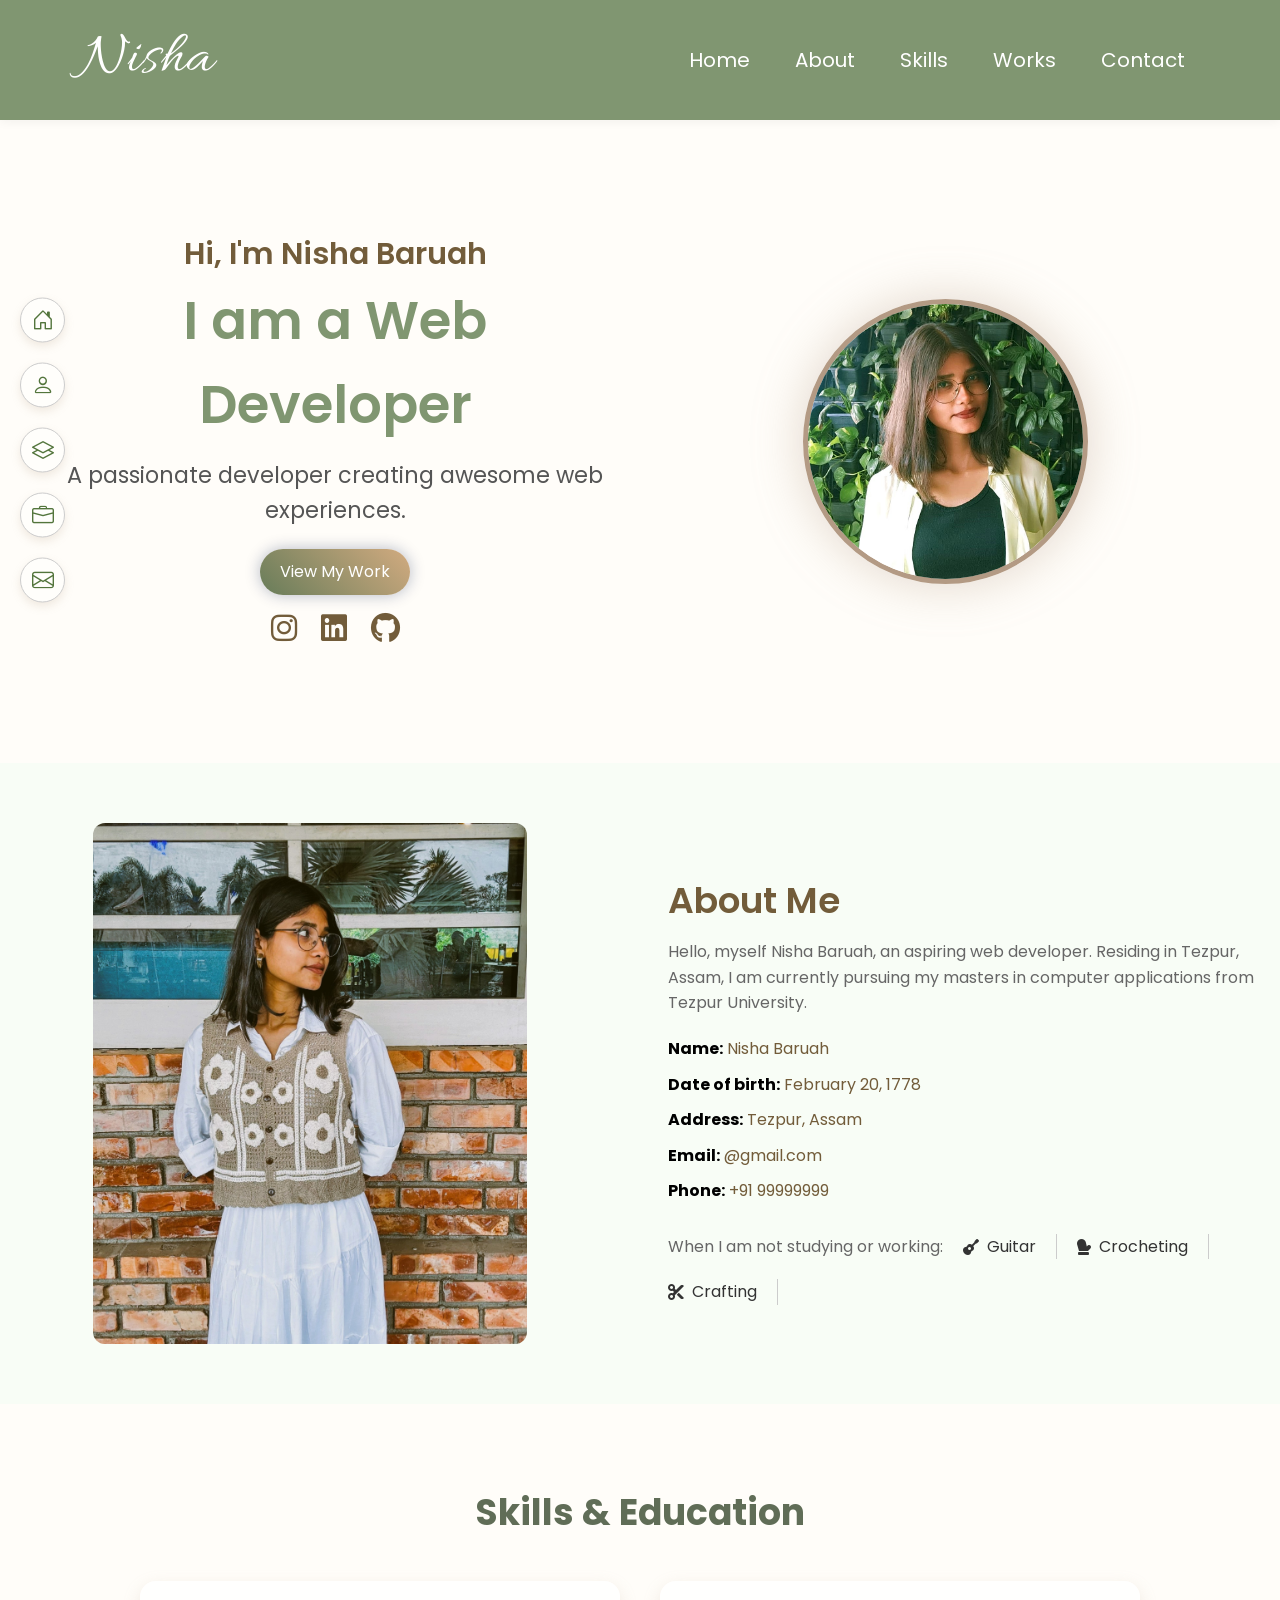
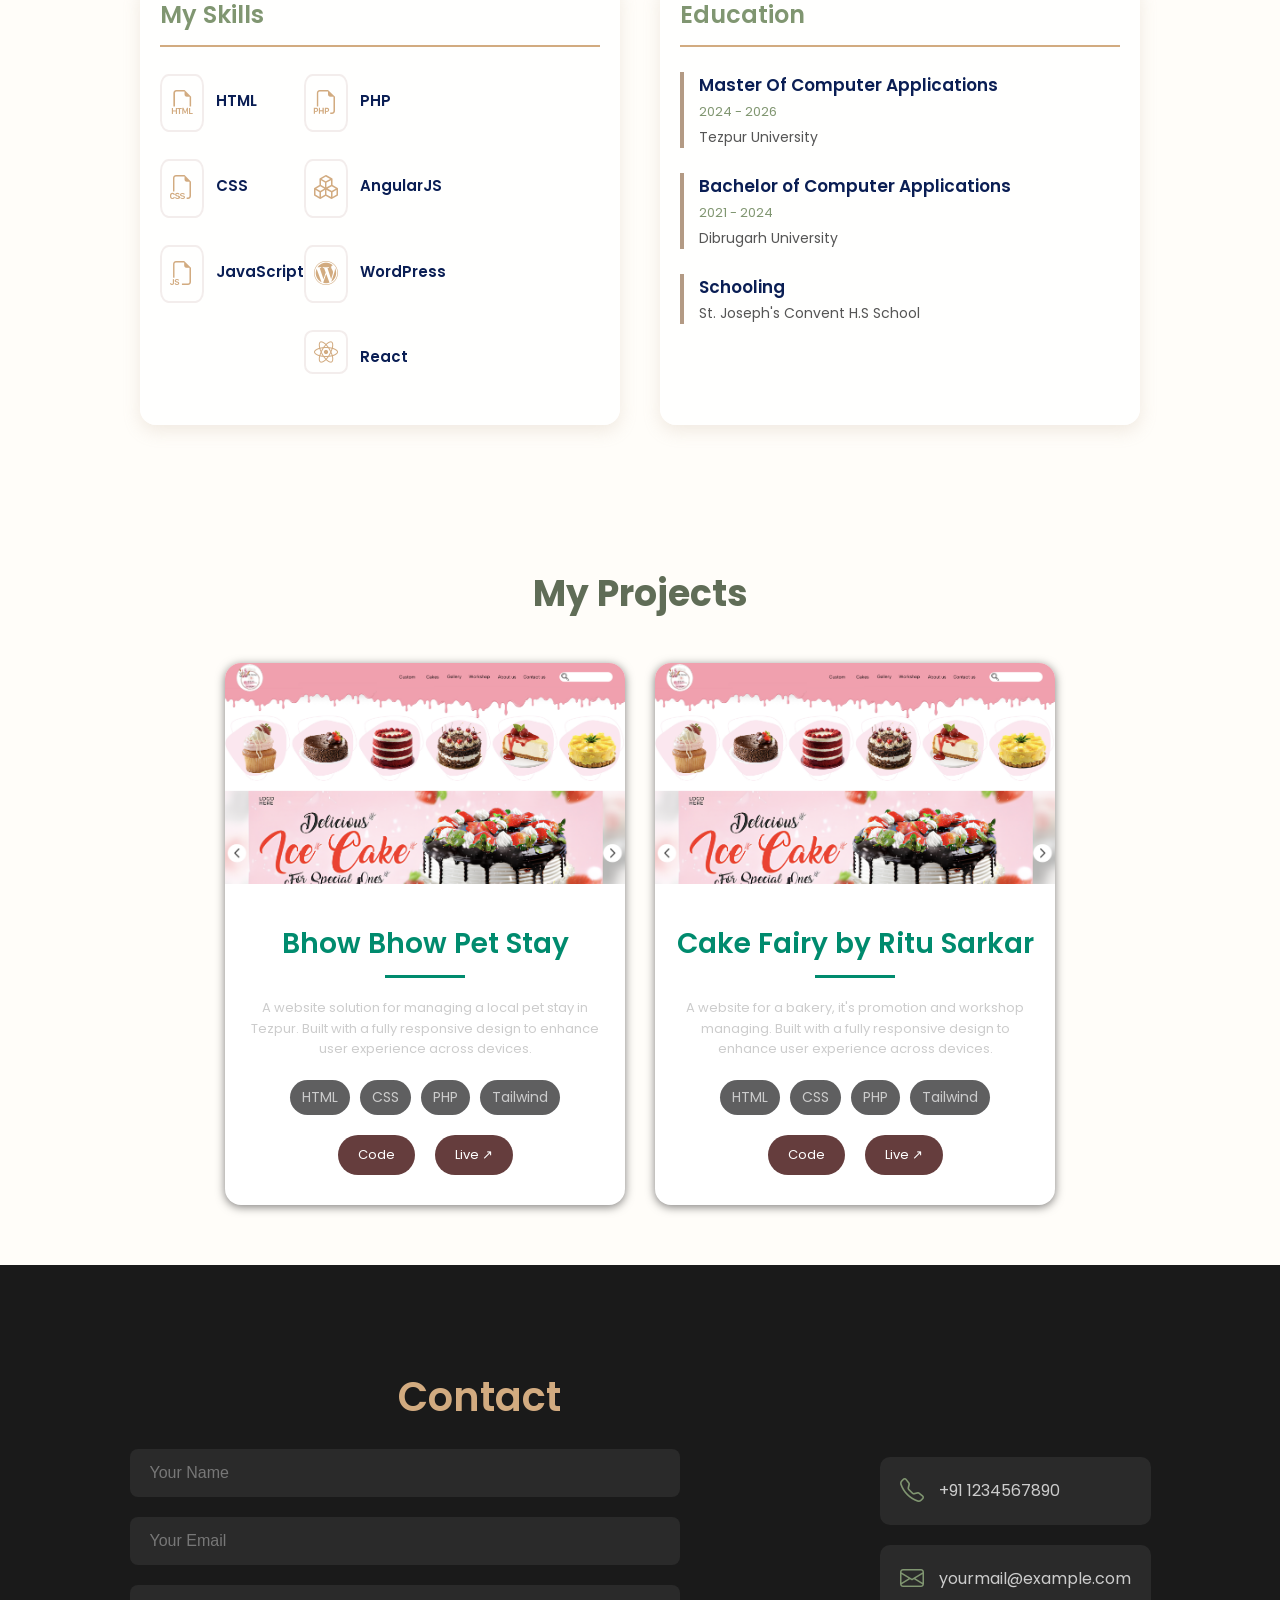
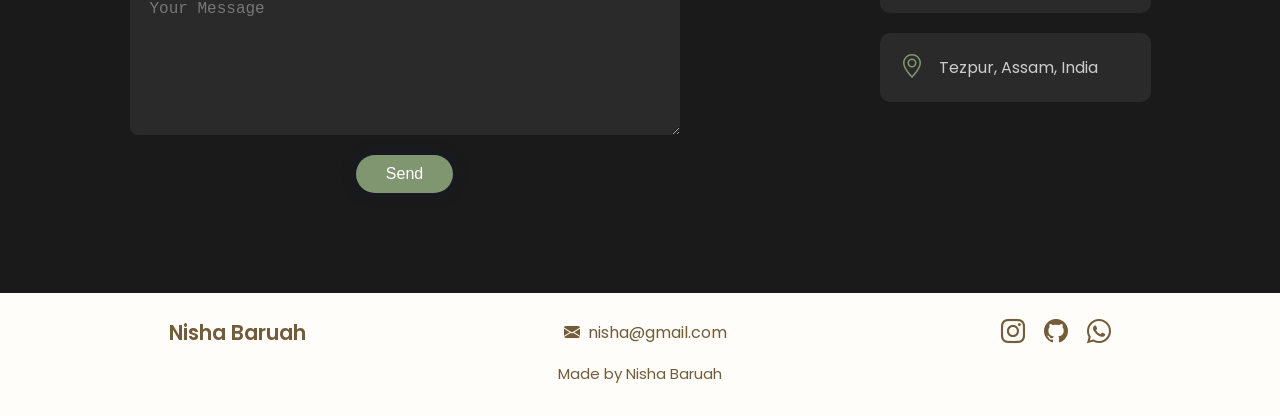
==== commit 58552ccc: "Update index.html" ====
--- a/index.html
+++ b/index.html
@@ -81,7 +81,7 @@
                 Hello, myself Nisha Baruah, an aspiring web developer. Residing in Tezpur, Assam, I am currently pursuing my masters in computer applications from Tezpur University.
             </p>
             <ul class="about-details">
-                <li><strong>Name:</strong> Clyde Nowitzki</li>
+                <li><strong>Name:</strong> Nisha Baruah</li>
                 <li><strong>Date of birth:</strong> February 20, 1778</li>
                 <li><strong>Address:</strong> Tezpur, Assam</li>
                 <li><strong>Email:</strong> @gmail.com</li>
